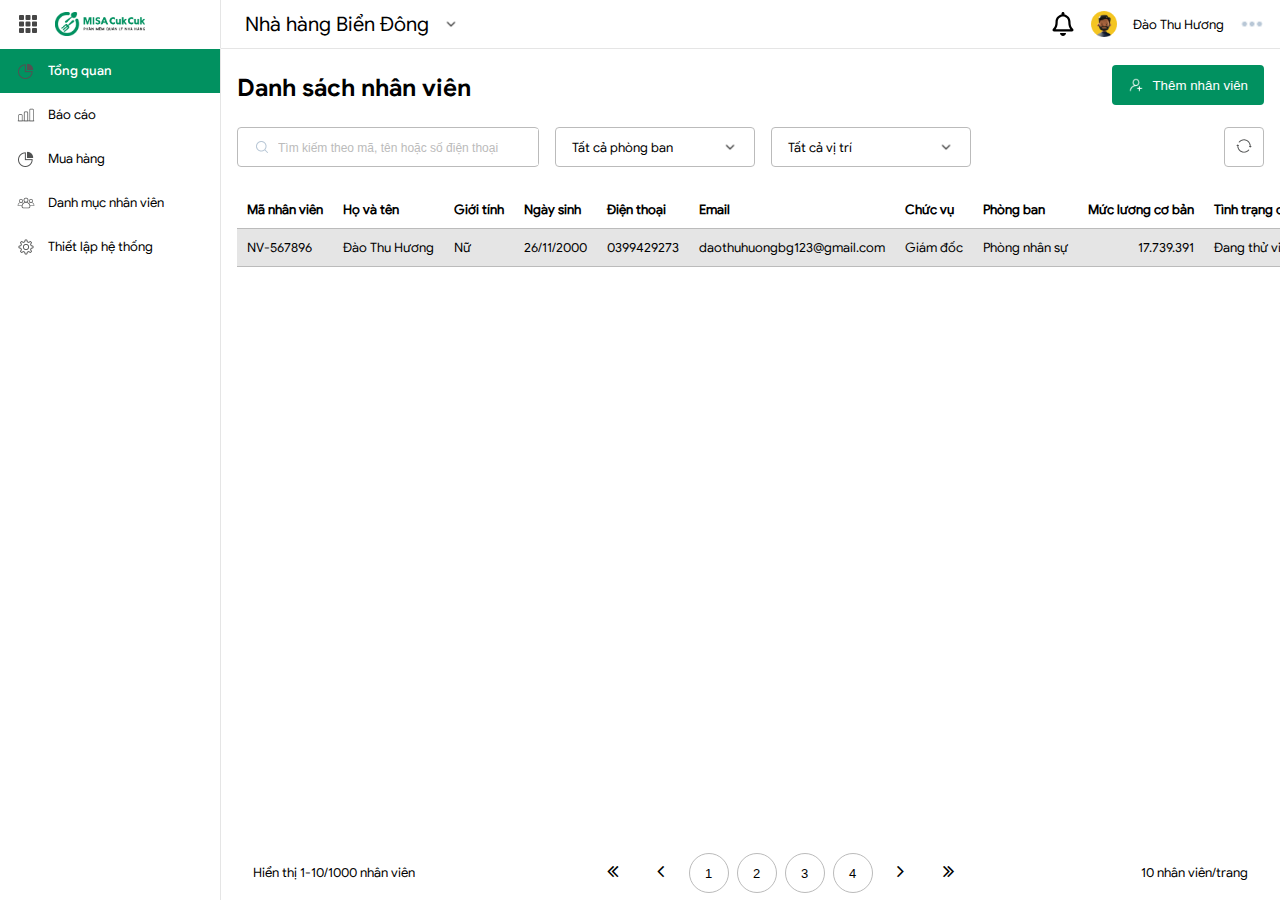
==== view/index.html @ 408bdb8d "update something" ====
<!DOCTYPE html>
<html lang="en">
<head>
    <meta charset="UTF-8">
    <meta http-equiv="X-UA-Compatible" content="IE=edge">
    <meta name="viewport" content="width=device-width, initial-scale=1.0">
    <title>Document</title>
    
    <link rel="stylesheet" href="https://cdnjs.cloudflare.com/ajax/libs/font-awesome/5.15.3/css/all.min.css">
    <link rel="stylesheet" href="https://cdnjs.cloudflare.com/ajax/libs/font-awesome/4.7.0/css/font-awesome.min.css">
    


    <link rel="stylesheet" href="/css/base/button.css">
    <link rel="stylesheet" href="/css/base/input.css">
    <link rel="stylesheet" href="/css/base/dropdown.css">

    <link rel="stylesheet" href="/css/common/table.css">
    <link rel="stylesheet" href="/css/common/main.css">
    <link rel="stylesheet" href="/css/common/navbar.css">
    <link rel="stylesheet" href="/css/common/header.css">
    <link rel="stylesheet" href="/css/common/content.css">
    <link rel="stylesheet" href="/css/private/employee.css">
    <link rel="stylesheet" href="/css/common/modal.css">

    <script src="/lib/jquery-3.6.0.js"></script>
    <script src="/js/modal.js"></script>
    <script src="/js/navbar.js"></script>
    <script src="/js/dropdown.js"></script>
    <script src="/js/table.js"></script>


    
<body>
    <div class="header">
        <div class="left-side">
            <img class="toggle" src="/content/img/toggle.png">
            <img class="cukcuk-icon" src="/content/img/cukcuk-logo.png">
        </div>
        <div class="center-side">
            <p class="store-name">Nhà hàng Biển Đông</p>
            <img class="dropdown-img" src="/content/img/dropdown.png">
        </div>
        <div class="right-side">
            <img class="icon-header" src="/content/font/fontawesome-5.15.1//svgs/regular/bell.svg">
            <img class="avatar" src="/content/icon/avatar-default.png">
            <p class="username" >Đào Thu Hương</p>
            <img class="icon-header" src="/content/icon/option.png">

            
        </div>


    </div>
   

 
    <div class="navbar">
        <div class="navbar-item active"> 
            <img src="/content/icon/dashboard.png" >
            <p>Tổng quan</p>
        </div>
        <div class="navbar-item" > 
            <img src="/content/icon/report.png">
            <p>Báo cáo</p>
        </div>
        <div class="navbar-item"> 
            <img src="/content/icon/dashboard.png">
            <p>Mua hàng</p>
        </div>
        <div class="navbar-item"> 
            <img src="/content/icon/dic-employee.png">
            <p>Danh mục nhân viên</p>
        </div>
        <div class="navbar-item"> 
            <img src="/content/icon/setting.png">
            <p>Thiết lập hệ thống</p>
        </div>
       
    </div>
 
    <div class="content">
        <div class="first-content">
            <p class="employee-lable">Danh sách nhân viên</p>
            <button class="add-employee icon-button" onclick="addEmployee()">
                <img src="/content/icon/add.png">
                <p>Thêm nhân viên</p>
            </button>
        </div>
        <div class="filter-bar">
            <div class="icon-input">
                <img class="search-icon" src="/content/icon/search.png">
                <input type="text" placeholder="Tìm kiếm theo mã, tên hoặc số điện thoại" >
                <img class="x-icon" src="/content/icon/x.svg">
            
            </div>
         
            <!-- <select>
                <option value="all">Tất cả phòng ban</option>
                <option value="all">Phòng Nhân sự</option>
                <option value="all">Phòng Đào tạo</option>
                <option value="all">Phòng Công nghệ</option>
                <option value="all">Phòng marketing</option>
            </select>
            <select>
                <option value="all">Tất cả vị trí</option>
                <option value="all">Giám đốc</option>
                <option value="all">Thu ngân</option>
                <option value="all">Nhân viên marketing</option>
            </select> -->
            <div class="dropdown">
                <div class="dropdown-top">
                    <p class="dropdown-label">Tất cả phòng ban</p>
                    <img class="dropdown-img" src="/content/img/dropdown.png">
                </div>
                <div class="dropdown-content">
                    <div class="dropdown-item dropdown-active">
                        <div class="check-icon"><i class="fas fa-check"></i></div>
                        <p>Tất cả phòng ban</p>
                    </div>
                    <div class="dropdown-item">
                        <div class="check-icon"><i class="fas fa-check"></i></div>
                        <p>Phòng Nhân sự</p>
                    </div>
                    <div class="dropdown-item">
                        <div class="check-icon"><i class="fas fa-check"></i></div>
                        <p>Phòng Đào tạo</p>
                    </div>
                    <div class="dropdown-item">
                        <div class="check-icon"><i class="fas fa-check"></i></div>
                        <p>Phòng Công nghệ</p>
                    </div>
                    <div class="dropdown-item">
                        <div class="check-icon"><i class="fas fa-check"></i></div>
                        <p>Phòng marketing</p>
                    </div>
                </div>
                
            </div>
            <div class="dropdown">
                <div class="dropdown-top">
                    <p class="dropdown-label">Tất cả vị trí</p>
                    <img class="dropdown-img" src="/content/img/dropdown.png">
                </div>
                <div class="dropdown-content">
                    <div class="dropdown-item dropdown-active">
                        <div class="check-icon"><i class="fas fa-check"></i></div>
                        <p>Tất cả vị trí</p>
                    </div>
                    <div class="dropdown-item">
                        <div class="check-icon"><i class="fas fa-check"></i></div>
                        <p>Giám đốc</p>
                    </div>
                    <div class="dropdown-item">
                        <div class="check-icon"><i class="fas fa-check"></i></div>
                        <p>Thu ngân</p>
                    </div>
                    <div class="dropdown-item">
                        <div class="check-icon"><i class="fas fa-check"></i></div>
                        <p>Nhân viên</p>
                    </div>
                    
                </div>
                
            </div>
            <button class="second-button refresh-button">
                <img src="/content/icon/refresh.png">
            </button>
        </div>
       
        <table class="employee-list" >
            <thead>
            <tr>
                <th class="employee-id">Mã nhân viên</th>
                <th class="fullname">Họ và tên</th>
                <th class="gender">Giới tính</th>
                <th class="birthday">Ngày sinh</th>
                <th class="mobile">Điện thoại</th>
                <th class="email">Email</th>
                <th class="position">Chức vụ</th>
                <th class="department">Phòng ban</th>
                <th class="salary">Mức lương cơ bản</th>
                <th class="status">Tình trạng công việc</th>
            </tr>
        </thead>
        <tbody>
            <tr>
                <td class="employee-id">NV-567896</td>
                <td class="fullname">Đào Thu Hương</td>
                <td class="gender">Nữ</td>
                <td class="birthday">26/11/2000</td>
                <td class="mobile">0399429273</td>
                <td class="email">daothuhuongbg123@gmail.com</td>
                <td class="position">Giám đốc</td>
                <td class="department">Phòng nhân sự</td>
                <td class="salary">17.739.391</td>
                <td class="status">Đang thử việc</td>
           
            </tr>
            
           
            
        </tbody>
            
            
            
        </table>
        

        <div class="paging-bar">
            <p>Hiển thị 1-10/1000 nhân viên</p>
            <div class="paging">
                <button class="btn-angle"><i class="fa fa-angle-double-left"></i></button>
                <button class="btn-angle"><i class="fa fa-angle-left"></i></button>
                <button class="btn-number"  name="page">1</button>
                <button class="btn-number" name="page">2</button>
                <button class="btn-number" name="page">3</button>
                <button class="btn-number" name="page">4</button>
                <button class="btn-angle"><i class="fa fa-angle-right"></i></button>
                <button class="btn-angle"><i class="fa fa-angle-double-right"></i></button>
            </div>
            <p>10 nhân viên/trang</p>

        </div>
        
    </div>
    <!-- The Modal -->
    <div id="add-employee-modal-id" class="add-employee-modal">
        <!--Modal content-->
        <div class="modal-content">
            <div class="modal-top">
            <div class="modal-header">
                <p>Thông tin nhân viên</p>
                <img id="x" src="/content/icon/x.svg" onclick="closePopUp()">

            </div>
            <form id="add-employee-form">
            <div class="modal-body">
                
                <div class="left-body">
                    <img src="/content/img/default-avatar.jpg">
                    <p>(Vui lòng chọn ảnh có định</p>
                    <p> dạng </p>
                    <p>.jpg .jpeg, .png, .gif )</p>
                </div>
                <div class="right-body">
                    <p>A. Thông tin chung</p>
                    <table class="information">
                        <tr>
                            <td><p>Mã nhân viên (<span class="star">*</span>)</p></td>
                            <td><p>Họ và tên (<span class="star">*</span>)</p></td>
                            
                        </tr>
                        <tr>
                            <td><input type="text"></td>
                            <td><input type="text"></td>

                            
                        </tr>
                        <tr>
                            <td><p>Ngày sinh</p></td>
                            <td><p>Giới tính</p></td>
                            
                        </tr>
                        <tr>
                            <td><input type="date"></td>
                            
                            <td>
                                <select name="gender" >
                                    <option value="male">Nam</option>
                                    <option value="female">Nữ</option>
                                    <option value="dif">Khác</option>

                                 </select>
                            </td>
                            
                            
                        </tr>
                        <tr>
                            <td><p>Số CMTND/ Căn cước (<span class="star">*</span>)</p></td>
                            <td><p>Ngày cấp</p></td>
                            
                        </tr>
                        <tr>
                            <td><input type="text"></td>
                            <td><input type="date"></td>

                            
                        </tr>
                        <tr>
                            <td><p>Nơi cấp</td>
                            
                            
                        </tr>
                        <tr>
                            <td><input type="text" value="Tỉnh Bắc Giang"/></td>
                            
                            
                        </tr>
                        <tr>
                            <td><p>Email (<span class="star">*</span>)</p></td>
                            <td><p>Số điện thoại (<span class="star">*</span>)</p></td>
                            
                            
                        </tr>
                        <tr>
                           <td> <input type="number"></td>
                           <td><input type="number"></td>

                        </tr>
                    </table>
                    <p>B.Thông tin công việc</p>
                    <table class="information">
                        <tr>
                            <td><p>Vị trí</p></td>
                            <td><p>Phòng ban</p></td>
                        </tr>
                        <tr>
                            <td>
                                <select name="position">
                                    <option value="manager">Giám đốc</option>
                                    
                                </select>
                            </td>
                            <td>
                                <select name="department">
                                    <option value="">Phòng nhân sự</option>
                                    
                                </select>
                            </td>
                        </tr>
                        <tr>
                            <td><p>Mã số thuế cá nhân</p></td>
                            <td><p>Mức lương cơ bản</p></td>

                        </tr>
                        <tr>
                            <td><input type="number"></td>
                            <td><input type="number"></td>

                        </tr>
                        <tr>
                            <td><p>Ngày gia nhập công ty</p></td>
                            <td><p>tình trạng công việc</p></td>

                        </tr>
                        <tr>
                            <td><input type="date"></td>
                            <td>
                                <select name="status">
                                    <option value="">Đang làm việc</option>
                                </select>
                            </td>
                        </tr>
                        

                    </table>
                
                    

                </div>
          
                    
               

            </div>
            </form>
            </div>
            <div class="modal-footer">
                <div class="right-footer">
                <button class="m-btn-cancel" onclick="closePopUp()">Huỷ</button>
                <button class="m-btn-save icon-button" type="submit" form="add-employee-form" value="Submit">
                    <i class="fa fa-save"></i>
                    <div>Lưu</div>
                </button>
                </div>
            </div>
            
        </div>
    </div>
    
    
    
    

    
</body>
</html>
---- css/base/button.css ----
.icon-button{
    border:none;
      
    background-color:#019160;
          
    border-radius: 4px;
          
    height: 40px;
          
    padding-left: 16px;
          
    padding-right: 16px;
          
    text-align: left;
          
    display: flex;
          
    align-items: center;
          
    color: #ffffff;
          
    
}
.icon-button:hover{
    background-color: #2FBE8E;
}
.icon-button:active{
    background-color: #01B075;
}

.second-button{
    outline: none;
  border: 1px solid rgb(187, 187, 187);
  border-radius: 4px;
  background-color: rgb(255, 255, 255);
  height: 40px;
}
.second-button:hover{
    background-color: #E9EBEE;
}
.icon-button:active{
    background-color: #01B075;
}
---- css/base/input.css ----
.icon-input{
    border: 1px solid #bbbbbb;
    border-radius: 4px;
    height: 38px;
    width: 300px;
    display: flex;
    align-items: center;
    
    
    


}
.icon-input input{
    border: none;
    
    outline: none;
    padding: 0;
    height: 36px;
    width: 100%;
    /* font-family: GoogleSans-Regular; */
    font-size: 13px;
    
}
.icon-input input::placeholder{
    font-size: 12px;
    color: #bbbbbb;
}
.icon-input .search-icon{
    margin-left:16px;
    margin-right: 8px;
}
.icon-input .x-icon {
    width: 14px;
    height: 14px;
    padding: 2px;
    background-color: #e9ebee;
    border-radius: 50%;
    margin-left: 10px;
    margin-right: 10px;
    display: none;
    
}
.icon-input:focus-within{
    border-color: #019160;
}
---- css/base/dropdown.css ----
.dropdown{
    position: relative;
    width: 200px;
    margin-left: 16px;
}
.dropdown-top{
    display: flex;
    height: 38px;
    border-radius: 4px;
    border: 1px solid #bbbbbb;
    
    align-items: center;

}
.dropdown-top .dropdown-label{
    padding-left: 16px;
}
.dropdown-top .dropdown-img{
    width: 24px;
    height: 24px;
    padding-left:12px ;
    padding-right: 12px;
    margin-left: auto;
}
.dropdown-content{
    position: absolute;
    top: 44px;
    z-index: 2;
    display: none;
}
.dropdown-content .dropdown-item{
    width: 200px;
    height: 38px;
    display: flex;
    align-items: center;
    background-color: #ffffff;
    
   


}
.dropdown-content .dropdown-item .check-icon{
    width: 33px;
}
.dropdown-content .dropdown-item i{
    padding-left: 10px;
    padding-right: 10px;
    
    display: none;
    
}

.dropdown-content .dropdown-item:hover{
    background-color: #E9EBEE;
}
.dropdown-content .dropdown-active{
    background-color: #019160 !important;
    color: #ffffff !important;
}
.dropdown-content .dropdown-active i{
    display: block !important;
}
---- css/common/table.css ----
.employee-list{
  padding-left: 16px;
  padding-right: 16px;
  margin-top: 24px;
  width: 100%;
  margin-bottom: 2px;
  border-collapse:  collapse;
  height: calc(100% - 200px);
  overflow-y: auto;
  display: block;
}

.employee-list thead{
  text-align: left;
}
.employee-list th{
  position: sticky;
  top:0;
  z-index: 1;
  background-color: #ffffff;
  border-bottom: 1px solid #bbbbbb;
}

.employee-list tr:nth-child(odd)
{
  background-color: #e5e5e5;
}
.employee-list th,.employee-list td{
 
  padding: 10px;
  border-bottom: 1px solid #bbbbbb;
  white-space: nowrap;
  width: 10%;

  
 
}
.employee-list .salary{
  text-align: right;
}


.paging-bar {
  height: 56px;
 
  display: flex;
  justify-content: space-between;
  padding-left: 32px;
  padding-right: 32px;
  align-items: center;
  margin-top: auto;
}

.paging-bar button{
    width: 40px;
    height: 40px;
    outline: none;
    border: none;
    background-color: #ffffff;
    
    margin-left: 5px;
    
}
.paging-bar button i{
    font-size: 20px;
}
.paging-bar .btn-angle{
    border-radius: 5px;
}
.paging-bar .btn-number{
    border: 1px solid #bbbbbb;
    border-radius: 50%;
    font-size: 13px;
    
}


.paging-bar button:hover{
    background-color: #E9EBEE;
}
.paging-bar .btn-number:focus{
    background-color: #019160;
    color: #ffffff;
}
---- css/common/main.css ----
body{

    font-family: GoogleSans-Regular;
    font-size: 13px;

    margin: 0;
}

@font-face{
    font-family: GoogleSans-Regular;
    src: url(/content/font/GoogleSans-Regular.otf)
}
@font-face{
    font-family: GoogleSans-Black;
    src: url(/content/font/GoogleSans-Black.otf)
}
@font-face{
    font-family: GoogleSans-Bold;
    src: url(/content/font/GoogleSans-Bold.otf)
}
@font-face{
    font-family: GoogleSans-Italic;
    src: url(/content/font/GoogleSans-Italic.otf)
}
@font-face{
    font-family: GoogleSans-Thin;
    src: url(/content/font/GoogleSans-Thin.otf)
}
@font-face{
    font-family: GoogleSans-Medium;
    src: url(/content/font/GoogleSans-Medium.otf)
}
---- css/common/navbar.css ----
.navbar{
    float: left;
    width: 220px;
    border-right: 1px solid #E5E5E5;
    height: calc(100vh - 49px);
    

}
.navbar .navbar-item{
    width: 100%;
    height: 44px;
    background-color: #ffffff;
    color: #000000;
    font-family: GoogleSans-Regular;
    font-size: 13px;
    display: flex;
}
.navbar img{
    width: 20px;
    height: 20px;
    text-align: center;
    margin-top: auto;
    margin-bottom: auto;
    margin-left: 16px;
    margin-right: 12px;
}




.navbar div:hover{
    background-color: #e5e5e5;
    color: #000000;
    
    
}
.navbar .active{
    background-color: #019160 !important;
    color: #ffffff !important;
    font-family: GoogleSans-Medium !important;
}
---- css/common/header.css ----
.header{
    /* padding-top: 12px; */
    /* padding-bottom: 12px; */
    height: 48px;
    background-color: #ffffff;
    border-bottom: 1px solid #E5E5E5;
}
.header > div{
    padding-top: 12px;
    padding-bottom: 12px;
}
.header .left-side{
    float: left;
    width: 220px;
    height: 24px;
    border-right: 1px solid #E5E5E5;
    border-bottom: 1px solid #ffffff;
}
.header .toggle{

    width: 24px;
    height: 24px;
    margin-left: 16px;
    margin-right: 12px;

}
.header .cukcuk-icon{
    
    height: 24px;

}
.header .center-side{
    float: left;
    

    
}
.header .store-name{
    float: left;
    font-size: 20px;
    margin-top: 0;
    margin-bottom: 0;
    margin-left: 24px;
    margin-right: 10px;
}
.header .dropdown-img{
    float: left;
    width: 24px;
    height: 24px;
}
.header .right-side{
    float: right;
    display: flex;
    align-items: center;
    height: 24px;
    /* border-bottom: 1px solid #E5E5E5; */
}
.header .icon-header{
    margin-right: 16px;
    width: 24px;
    height: 24px;
    

}
.header .avatar{
    
    
    margin-right: 16px;
    width: 26px;
    height: 26px;
}
.header .username{
    margin-right: 16px;
    font-size: 13px;
    
}
---- css/common/content.css ----
.content {
  float: left;
  width: calc(100% - 221px);
  height: calc(100vh - 49px);
  position: relative;
}
.first-content {
  display: flex;
  width: 100%;
  justify-content: space-between;
}
.content .employee-lable {
  font-family: GoogleSans-Bold;
  font-size: 24px;
  margin-left: 16px;
}
.content .add-employee {
  
  margin-right: 16px;
  margin-top: 16px;
}
.content .add-employee img {
  width: 16px;
  height: 16px;
  
  margin-right: 8px;
}
.content .filter-bar{
  display: flex;
  
}
.content .filter-bar .icon-input{
  margin-left: 16px;
  width: 300px;
}



/* .content .filter-bar select {
  height: 40px;
  padding-left: 16px;
  padding-right: 12px;
  outline: none;
  border: 1px solid rgb(187, 187, 187);
  border-radius: 4px;
  margin-left: 16px;
} */
.refresh-button {
  
  width: 40px;
  position: absolute;
  right: 16px;
}
---- css/common/modal.css ----
.add-employee-modal {
    display: none;
    position: fixed;
    z-index: 2;
    left: 0px;
    top: 0px;
    width: 100%;
    height: 100%;
    overflow: auto;
    background-color: rgba(0, 0, 0, 0.4);
  }
  .add-employee-modal .modal-content {
    background-color: rgb(255, 255, 255);
    width: fit-content;
    height: fit-content;
    margin-left: auto;
    margin-right: auto;
    margin-top: 24px;
    margin-bottom: 24px;
    position: relative;
    border-radius: 5px;
  }
  .add-employee-modal .modal-content .modal-top{
      padding-top: 24px;
      padding-left: 24px;
      padding-right: 24px;
      padding-bottom: 8px;
  }
  .add-employee-modal .modal-header p {
    font-family: GoogleSans-Bold;
    font-size: 24px;
    margin-top: 0px;
    margin-bottom: 24px;
  }
  .add-employee-modal .modal-header img {
    position: absolute;
    top: 10px;
    right: 10px;
    cursor: pointer;
  }
  .add-employee-modal .modal-body {
    display: flex;
  }
  .add-employee-modal .left-body {
    width: 221px;
    padding-right: 24px;
  }
  .add-employee-modal .left-body p {
    text-align: center;
  }
  .add-employee-modal .left-body img {
    width: 200px;
    height: 200px;
    border-radius: 50%;
    border: 1px solid rgb(187, 187, 187);
    margin-top: 10px;
  }
  .add-employee-modal .right-body > p {
    font-size: 15px;
    margin-top: 0px;
    margin-bottom: 24px;
  }
  .add-employee-modal .right-body .information td {
    padding-right: 20px;
  }
  .add-employee-modal .right-body .information p {
    font-family: GoogleSans-Medium;
    margin-top: 0;
    margin-bottom: 4px;
  }
  .add-employee-modal .right-body .information input {
    width: 300px;
    height: 40px;
    border: 1px solid rgb(187, 187, 187);
    border-radius: 4px;
    padding-left: 16px;
    font-size: 13px;
    font-family: GoogleSans-Regular;
    outline: none;
    margin-bottom: 16px;
  }
  .add-employee-modal .right-body .information input:focus {
    border: 1px solid rgb(1, 145, 96);
  }
  .add-employee-modal .right-body .information select {
    width: 322px;
    height: 40px;
    border: 1px solid rgb(187, 187, 187);
    border-radius: 4px;
    padding-left: 16px;
    font-size: 13px;
    font-family: GoogleSans-Regular;
    outline: none;
    margin-bottom: 16px;
  }
  .add-employee-modal .right-body .information select:focus {
    border: 1px solid rgb(1, 145, 96);
  }
  .star {
    color: red;
  }
  .add-employee-modal .modal-footer{
      display: flex;
      background-color: #E9EBEE;
      padding-top: 10px;
      padding-bottom: 10px;
      padding-right: 24px;
  }
  .add-employee-modal .modal-footer .right-footer{
    display: flex;
    margin-left: auto;
}
  .add-employee-modal .modal-footer .m-btn-save{
      

      
margin-left: 16px;
  }
 
  .add-employee-modal .modal-footer .m-btn-save i{
      
    margin-right: 8px;
    
}
.add-employee-modal .modal-footer .m-btn-cancel{
    border: none;
    border-radius: 4px;
    
    padding-left: 24px;
    padding-right: 24px;
    height: 40px;
    text-align:  center;
    background-color: #E9EBEE;


}
.add-employee-modal .modal-footer .m-btn-cancel:hover{
    background-color:#f1f2f4 ;

}
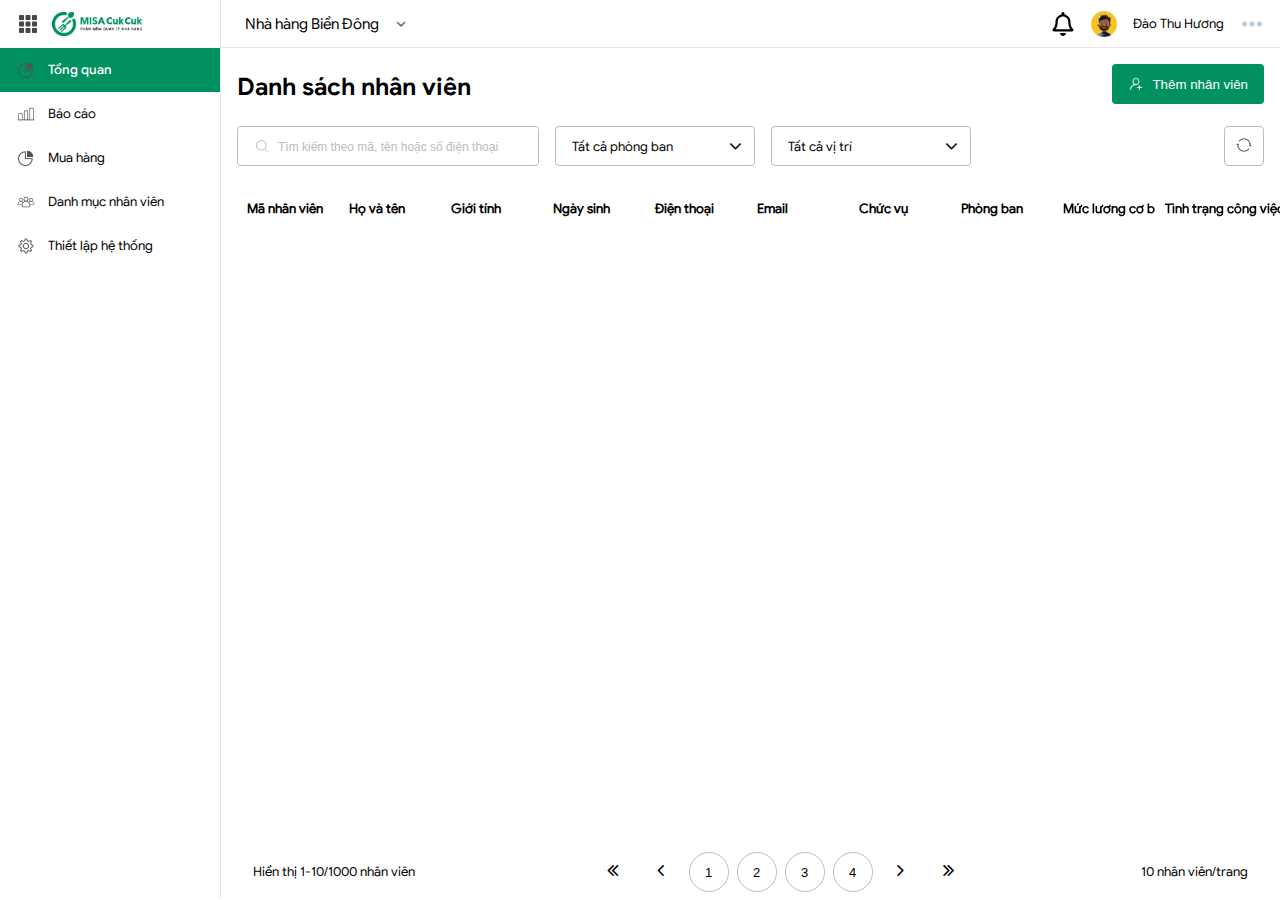
==== commit c07483db: "combox and rebuild" ====
--- a/view/index.html
+++ b/view/index.html
@@ -4,225 +4,217 @@
     <meta charset="UTF-8">
     <meta http-equiv="X-UA-Compatible" content="IE=edge">
     <meta name="viewport" content="width=device-width, initial-scale=1.0">
-    <title>Document</title>
-    
+    <title>Copy</title>
     <link rel="stylesheet" href="https://cdnjs.cloudflare.com/ajax/libs/font-awesome/5.15.3/css/all.min.css">
     <link rel="stylesheet" href="https://cdnjs.cloudflare.com/ajax/libs/font-awesome/4.7.0/css/font-awesome.min.css">
+
+
+    <link rel="stylesheet" href="../css/base/button.css">
+    <link rel="stylesheet" href="../css/base/input/input.css">
+    <link rel="stylesheet" href="../css/base/input/icon-input.css">
+    <link rel="stylesheet" href="../css/base/input/label-input.css">
+    <link rel="stylesheet" href="../css/base/dropdown/dropdown-content.css">
+    <link rel="stylesheet" href="../css/base/dropdown/dropdown.css">
+    <link rel="stylesheet" href="../css/base/dropdown/combo-box.css">
+
+    <link rel="stylesheet" href="../css/common/main.css">
+    <link rel="stylesheet" href="../css/common/header.css">
+    <link rel="stylesheet" href="../css/common/wrap.css">
+    <link rel="stylesheet" href="../css/common/menu.css">
+    <link rel="stylesheet" href="../css/common/content.css">
+
+    <link rel="stylesheet" href="../css/page/employee/first-content.css">
+    <link rel="stylesheet" href="../css/page/employee/filter-bar.css">
+    <link rel="stylesheet" href="../css/page/employee/table.css">
+    <link rel="stylesheet" href="../css/page/employee/paging-bar.css">
+
+    <link rel="stylesheet" href="../css/page/employee/modal.css">
+
+
+    <script src="../lib/jquery-3.6.0.js"></script>
+
+    <script src="../js/base/input.js"></script>
+    <script src="../js/base/dropdown.js"></script>
+    <script src="../js/base/combo-box.js"></script>
+
+
+    <script src="../js/common/toggle.js"></script>
+    <script src="../js/common/menu.js"></script>
+    <script src="../js/common/table.js"></script>
+
+    <script src="../js/page/employee/modal.js"></script>
     
 
-
-    <link rel="stylesheet" href="/css/base/button.css">
-    <link rel="stylesheet" href="/css/base/input.css">
-    <link rel="stylesheet" href="/css/base/dropdown.css">
-
-    <link rel="stylesheet" href="/css/common/table.css">
-    <link rel="stylesheet" href="/css/common/main.css">
-    <link rel="stylesheet" href="/css/common/navbar.css">
-    <link rel="stylesheet" href="/css/common/header.css">
-    <link rel="stylesheet" href="/css/common/content.css">
-    <link rel="stylesheet" href="/css/private/employee.css">
-    <link rel="stylesheet" href="/css/common/modal.css">
-
-    <script src="/lib/jquery-3.6.0.js"></script>
-    <script src="/js/modal.js"></script>
-    <script src="/js/navbar.js"></script>
-    <script src="/js/dropdown.js"></script>
-    <script src="/js/table.js"></script>
-
-
-    
+</head>
 <body>
     <div class="header">
-        <div class="left-side">
-            <img class="toggle" src="/content/img/toggle.png">
-            <img class="cukcuk-icon" src="/content/img/cukcuk-logo.png">
+        <div class="left-header">
+            <img class="toggle header-icon" src="../content/img/toggle.png">
+            <img class="cukcuk-icon" src="../content/img/cukcuk-logo.png">
         </div>
-        <div class="center-side">
-            <p class="store-name">Nhà hàng Biển Đông</p>
-            <img class="dropdown-img" src="/content/img/dropdown.png">
+        <div class="header-content">
+            <div class="center-header">
+                <p class="store-name">Nhà hàng Biển Đông</p>
+                <img class="header-icon" src="../content/img/dropdown.png">
+            </div>
+            
+            <div class="right-header">
+                <img class="right-item header-icon bell" src="../content/font/fontawesome-5.15.1//svgs/regular/bell.svg">
+                <img class="right-item avatar" src="../content/icon/avatar-default.png">
+                <p class="right-item username" >Đào Thu Hương</p>
+                <img class="right-item header-icon option" src="../content/icon/option.png">
+            </div>
         </div>
-        <div class="right-side">
-            <img class="icon-header" src="/content/font/fontawesome-5.15.1//svgs/regular/bell.svg">
-            <img class="avatar" src="/content/icon/avatar-default.png">
-            <p class="username" >Đào Thu Hương</p>
-            <img class="icon-header" src="/content/icon/option.png">
-
+    </div>
+    <div class="wrap">
+        <div class="menu">
+            <div class="menu-item active"> 
+                <img src="../content/icon/dashboard.png" >
+                <p>Tổng quan</p>
+            </div>
+            <div class="menu-item" > 
+                <img src="../content/icon/report.png">
+                <p>Báo cáo</p>
+            </div>
+            <div class="menu-item"> 
+                <img src="../content/icon/dashboard.png">
+                <p>Mua hàng</p>
+            </div>
+            <div class="menu-item"> 
+                <img src="../content/icon/dic-employee.png">
+                <p>Danh mục nhân viên</p>
+            </div>
+            <div class="menu-item"> 
+                <img src="../content/icon/setting.png">
+                <p>Thiết lập hệ thống</p>
+            </div>
+        
+        </div>
+        <div class="content">
+            <div class="first-content">
+            <p class="employee-lable">Danh sách nhân viên</p>
+                <button class="add-employee icon-button" onclick="addEmployee()">
+                    <img src="../content/icon/add.png">
+                    <p>Thêm nhân viên</p>
+                </button>
+            </div>
+            <div class="filter-bar">
+                <div class="input icon-input">
+                    <img class="search-icon" src="../content/icon/search.png">
+                    <input type="text" placeholder="Tìm kiếm theo mã, tên hoặc số điện thoại" >
+                    <img class="x-icon" src="../content/icon/x.svg">
+                
+                </div>
+             
+               
+                <div class="dropdown">
+                    <div class="dropdown-top">
+                        <p class="dropdown-label">Tất cả phòng ban</p>
+                        <!-- <img class="dropdown-img" src="../content/img/dropdown.png"> -->
+                        <i class="dropdown-icon fa fa-angle-down"></i>
+                    </div>
+                    <div class="dropdown-content">
+                        <div class="dropdown-item dropdown-active">
+                            <div class="check-icon"><i class="fas fa-check"></i></div>
+                            <p>Tất cả phòng ban</p>
+                        </div>
+                        <div class="dropdown-item">
+                            <div class="check-icon"><i class="fas fa-check"></i></div>
+                            <p>Phòng Nhân sự</p>
+                        </div>
+                        <div class="dropdown-item">
+                            <div class="check-icon"><i class="fas fa-check"></i></div>
+                            <p>Phòng Đào tạo</p>
+                        </div>
+                        <div class="dropdown-item">
+                            <div class="check-icon"><i class="fas fa-check"></i></div>
+                            <p>Phòng Công nghệ</p>
+                        </div>
+                        <div class="dropdown-item">
+                            <div class="check-icon"><i class="fas fa-check"></i></div>
+                            <p>Phòng marketing</p>
+                        </div>
+                    </div>
+                    
+                </div>
+                <div class="dropdown">
+                    <div class="dropdown-top">
+                        <p class="dropdown-label">Tất cả vị trí</p>
+                        <i class="dropdown-icon fa fa-angle-down"></i>
+                    </div>
+                    <div class="dropdown-content">
+                        <div class="dropdown-item dropdown-active">
+                            <div class="check-icon"><i class="fas fa-check"></i></div>
+                            <p>Tất cả vị trí</p>
+                        </div>
+                        <div class="dropdown-item">
+                            <div class="check-icon"><i class="fas fa-check"></i></div>
+                            <p>Giám đốc</p>
+                        </div>
+                        <div class="dropdown-item">
+                            <div class="check-icon"><i class="fas fa-check"></i></div>
+                            <p>Thu ngân</p>
+                        </div>
+                        <div class="dropdown-item">
+                            <div class="check-icon"><i class="fas fa-check"></i></div>
+                            <p>Nhân viên</p>
+                        </div>
+                        
+                    </div>
+                    
+                </div>
+                <button class="second-button refresh-button">
+                    <img src="../content/icon/refresh.png">
+                </button>
+            </div>
+           <div class="wrap-table">
+
+           
+            <table class="employee-list" >
+                <thead>
+                <tr>
+                    <th class="employee-id">Mã nhân viên</th>
+                    <th class="fullname">Họ và tên</th>
+                    <th class="gender">Giới tính</th>
+                    <th class="birthday">Ngày sinh</th>
+                    <th class="mobile">Điện thoại</th>
+                    <th class="email">Email</th>
+                    <th class="position">Chức vụ</th>
+                    <th class="department">Phòng ban</th>
+                    <th class="salary">Mức lương cơ bản</th>
+                    <th class="status">Tình trạng công việc</th>
+                </tr>
+            </thead>
+            <tbody>
+                
+                
+               
+                
+            </tbody>
+                
+                
+                
+            </table>
+            <div class="paging-bar">
+                <p>Hiển thị 1-10/1000 nhân viên</p>
+                <div class="paging">
+                    <button class="btn-angle"><i class="fa fa-angle-double-left"></i></button>
+                    <button class="btn-angle"><i class="fa fa-angle-left"></i></button>
+                    <button class="btn-number"  name="page">1</button>
+                    <button class="btn-number" name="page">2</button>
+                    <button class="btn-number" name="page">3</button>
+                    <button class="btn-number" name="page">4</button>
+                    <button class="btn-angle"><i class="fa fa-angle-right"></i></button>
+                    <button class="btn-angle"><i class="fa fa-angle-double-right"></i></button>
+                </div>
+                <p>10 nhân viên/trang</p>
+    
+            </div>
+           </div>
+            
+    
             
         </div>
-
-
-    </div>
-   
-
- 
-    <div class="navbar">
-        <div class="navbar-item active"> 
-            <img src="/content/icon/dashboard.png" >
-            <p>Tổng quan</p>
-        </div>
-        <div class="navbar-item" > 
-            <img src="/content/icon/report.png">
-            <p>Báo cáo</p>
-        </div>
-        <div class="navbar-item"> 
-            <img src="/content/icon/dashboard.png">
-            <p>Mua hàng</p>
-        </div>
-        <div class="navbar-item"> 
-            <img src="/content/icon/dic-employee.png">
-            <p>Danh mục nhân viên</p>
-        </div>
-        <div class="navbar-item"> 
-            <img src="/content/icon/setting.png">
-            <p>Thiết lập hệ thống</p>
-        </div>
-       
-    </div>
- 
-    <div class="content">
-        <div class="first-content">
-            <p class="employee-lable">Danh sách nhân viên</p>
-            <button class="add-employee icon-button" onclick="addEmployee()">
-                <img src="/content/icon/add.png">
-                <p>Thêm nhân viên</p>
-            </button>
-        </div>
-        <div class="filter-bar">
-            <div class="icon-input">
-                <img class="search-icon" src="/content/icon/search.png">
-                <input type="text" placeholder="Tìm kiếm theo mã, tên hoặc số điện thoại" >
-                <img class="x-icon" src="/content/icon/x.svg">
-            
-            </div>
-         
-            <!-- <select>
-                <option value="all">Tất cả phòng ban</option>
-                <option value="all">Phòng Nhân sự</option>
-                <option value="all">Phòng Đào tạo</option>
-                <option value="all">Phòng Công nghệ</option>
-                <option value="all">Phòng marketing</option>
-            </select>
-            <select>
-                <option value="all">Tất cả vị trí</option>
-                <option value="all">Giám đốc</option>
-                <option value="all">Thu ngân</option>
-                <option value="all">Nhân viên marketing</option>
-            </select> -->
-            <div class="dropdown">
-                <div class="dropdown-top">
-                    <p class="dropdown-label">Tất cả phòng ban</p>
-                    <img class="dropdown-img" src="/content/img/dropdown.png">
-                </div>
-                <div class="dropdown-content">
-                    <div class="dropdown-item dropdown-active">
-                        <div class="check-icon"><i class="fas fa-check"></i></div>
-                        <p>Tất cả phòng ban</p>
-                    </div>
-                    <div class="dropdown-item">
-                        <div class="check-icon"><i class="fas fa-check"></i></div>
-                        <p>Phòng Nhân sự</p>
-                    </div>
-                    <div class="dropdown-item">
-                        <div class="check-icon"><i class="fas fa-check"></i></div>
-                        <p>Phòng Đào tạo</p>
-                    </div>
-                    <div class="dropdown-item">
-                        <div class="check-icon"><i class="fas fa-check"></i></div>
-                        <p>Phòng Công nghệ</p>
-                    </div>
-                    <div class="dropdown-item">
-                        <div class="check-icon"><i class="fas fa-check"></i></div>
-                        <p>Phòng marketing</p>
-                    </div>
-                </div>
-                
-            </div>
-            <div class="dropdown">
-                <div class="dropdown-top">
-                    <p class="dropdown-label">Tất cả vị trí</p>
-                    <img class="dropdown-img" src="/content/img/dropdown.png">
-                </div>
-                <div class="dropdown-content">
-                    <div class="dropdown-item dropdown-active">
-                        <div class="check-icon"><i class="fas fa-check"></i></div>
-                        <p>Tất cả vị trí</p>
-                    </div>
-                    <div class="dropdown-item">
-                        <div class="check-icon"><i class="fas fa-check"></i></div>
-                        <p>Giám đốc</p>
-                    </div>
-                    <div class="dropdown-item">
-                        <div class="check-icon"><i class="fas fa-check"></i></div>
-                        <p>Thu ngân</p>
-                    </div>
-                    <div class="dropdown-item">
-                        <div class="check-icon"><i class="fas fa-check"></i></div>
-                        <p>Nhân viên</p>
-                    </div>
-                    
-                </div>
-                
-            </div>
-            <button class="second-button refresh-button">
-                <img src="/content/icon/refresh.png">
-            </button>
-        </div>
-       
-        <table class="employee-list" >
-            <thead>
-            <tr>
-                <th class="employee-id">Mã nhân viên</th>
-                <th class="fullname">Họ và tên</th>
-                <th class="gender">Giới tính</th>
-                <th class="birthday">Ngày sinh</th>
-                <th class="mobile">Điện thoại</th>
-                <th class="email">Email</th>
-                <th class="position">Chức vụ</th>
-                <th class="department">Phòng ban</th>
-                <th class="salary">Mức lương cơ bản</th>
-                <th class="status">Tình trạng công việc</th>
-            </tr>
-        </thead>
-        <tbody>
-            <tr>
-                <td class="employee-id">NV-567896</td>
-                <td class="fullname">Đào Thu Hương</td>
-                <td class="gender">Nữ</td>
-                <td class="birthday">26/11/2000</td>
-                <td class="mobile">0399429273</td>
-                <td class="email">daothuhuongbg123@gmail.com</td>
-                <td class="position">Giám đốc</td>
-                <td class="department">Phòng nhân sự</td>
-                <td class="salary">17.739.391</td>
-                <td class="status">Đang thử việc</td>
-           
-            </tr>
-            
-           
-            
-        </tbody>
-            
-            
-            
-        </table>
-        
-
-        <div class="paging-bar">
-            <p>Hiển thị 1-10/1000 nhân viên</p>
-            <div class="paging">
-                <button class="btn-angle"><i class="fa fa-angle-double-left"></i></button>
-                <button class="btn-angle"><i class="fa fa-angle-left"></i></button>
-                <button class="btn-number"  name="page">1</button>
-                <button class="btn-number" name="page">2</button>
-                <button class="btn-number" name="page">3</button>
-                <button class="btn-number" name="page">4</button>
-                <button class="btn-angle"><i class="fa fa-angle-right"></i></button>
-                <button class="btn-angle"><i class="fa fa-angle-double-right"></i></button>
-            </div>
-            <p>10 nhân viên/trang</p>
-
-        </div>
-        
     </div>
     <!-- The Modal -->
     <div id="add-employee-modal-id" class="add-employee-modal">
@@ -231,14 +223,14 @@
             <div class="modal-top">
             <div class="modal-header">
                 <p>Thông tin nhân viên</p>
-                <img id="x" src="/content/icon/x.svg" onclick="closePopUp()">
+                <img id="x" src="../content/icon/x.svg" onclick="closePopUp()">
 
             </div>
             <form id="add-employee-form">
             <div class="modal-body">
                 
                 <div class="left-body">
-                    <img src="/content/img/default-avatar.jpg">
+                    <img src="../content/img/default-avatar.jpg">
                     <p>(Vui lòng chọn ảnh có định</p>
                     <p> dạng </p>
                     <p>.jpg .jpeg, .png, .gif )</p>
@@ -252,8 +244,18 @@
                             
                         </tr>
                         <tr>
-                            <td><input type="text"></td>
-                            <td><input type="text"></td>
+                            <td><div class="input label-input" data-title="Here is some text for example">
+        
+                                <input type="text"  placeholder="" >
+                                <img class="x-icon" src="../content/icon/x.svg">
+                            
+                            </div></td>
+                            <td><div class="input label-input">
+        
+                                <input type="text" placeholder="" required>
+                                <img class="x-icon" src="../content/icon/x.svg">
+                            
+                            </div></td>
 
                             
                         </tr>
@@ -266,12 +268,36 @@
                             <td><input type="date"></td>
                             
                             <td>
-                                <select name="gender" >
-                                    <option value="male">Nam</option>
-                                    <option value="female">Nữ</option>
-                                    <option value="dif">Khác</option>
-
-                                 </select>
+                                <div class="combo-box">
+                                    <div class="combo-box-selected">
+                                
+                                        
+                                        <input type="text" placeholder="" >
+                                        <!-- <img class="x-icon" src="../content/icon/x.svg"> -->
+                                            
+                                    
+                                        <div class="wrap-drop-icon"><i class="dropdown-icon fa fa-angle-down"></i></div>
+                                    </div>
+                                    <div class="combo-box-content">
+                                        <div class="combo-box-item combo-box-active">
+                                            <div class="check-icon"><i class="fas fa-check"></i></div>
+                                            <p>Nam</p>
+                                        </div>
+                                        <div class="combo-box-item">
+                                            <div class="check-icon"><i class="fas fa-check"></i></div>
+                                            <p>Nữ</p>
+                                        </div>
+                                        <div class="combo-box-item">
+                                            <div class="check-icon"><i class="fas fa-check"></i></div>
+                                            <p>Không xác định</p>
+                                        </div>
+                                        
+                                    </div>
+                                    
+                            
+                            
+                            
+                                </div>
                             </td>
                             
                             
@@ -282,7 +308,12 @@
                             
                         </tr>
                         <tr>
-                            <td><input type="text"></td>
+                            <td><div class="input label-input">
+        
+                                <input type="text" placeholder="" required >
+                                <img class="x-icon" src="../content/icon/x.svg">
+                            
+                            </div></td>
                             <td><input type="date"></td>
 
                             
@@ -293,7 +324,12 @@
                             
                         </tr>
                         <tr>
-                            <td><input type="text" value="Tỉnh Bắc Giang"/></td>
+                            <td><div class="input label-input">
+        
+                                <input type="text" placeholder="" >
+                                <img class="x-icon" src="../content/icon/x.svg">
+                            
+                            </div></td>
                             
                             
                         </tr>
@@ -304,8 +340,18 @@
                             
                         </tr>
                         <tr>
-                           <td> <input type="number"></td>
-                           <td><input type="number"></td>
+                           <td> <div class="input label-input">
+        
+                            <input type="email" placeholder="" required>
+                            <img class="x-icon" src="../content/icon/x.svg">
+                        
+                        </div></td>
+                           <td><div class="input label-input">
+        
+                            <input type="text" placeholder="" >
+                            <img class="x-icon" src="../content/icon/x.svg">
+                        
+                        </div></td>
 
                         </tr>
                     </table>
@@ -317,16 +363,72 @@
                         </tr>
                         <tr>
                             <td>
-                                <select name="position">
-                                    <option value="manager">Giám đốc</option>
-                                    
-                                </select>
+                                <div class="combo-box">
+                                    <div class="combo-box-selected">
+                                
+                                    
+                                        <input type="text" placeholder="" >
+                                        <!-- <img class="x-icon" src="../content/icon/x.svg"> -->
+                                    
+                                    
+                                        <div class="wrap-drop-icon"><i class="dropdown-icon fa fa-angle-down"></i></div>
+                                    </div>
+                                    <div class="combo-box-content">
+                                        <div class="combo-box-item combo-box-active">
+                                            <div class="check-icon"><i class="fas fa-check"></i></div>
+                                            <p>Giám đốc</p>
+                                        </div>
+                                        <div class="combo-box-item">
+                                            <div class="check-icon"><i class="fas fa-check"></i></div>
+                                            <p>Thu ngân</p>
+                                        </div>
+                                        <div class="combo-box-item">
+                                            <div class="check-icon"><i class="fas fa-check"></i></div>
+                                            <p>Nhân viên</p>
+                                        </div>
+                                        
+                                    </div>
+                                    
+                            
+                            
+                            
+                                </div>
                             </td>
                             <td>
-                                <select name="department">
-                                    <option value="">Phòng nhân sự</option>
-                                    
-                                </select>
+                                <div class="combo-box">
+                                    <div class="combo-box-selected">
+                                
+                                    
+                                        <input type="text" placeholder="" >
+                                        <!-- <img class="x-icon" src="../content/icon/x.svg"> -->
+                                    
+                                    
+                                        <div class="wrap-drop-icon"><i class="dropdown-icon fa fa-angle-down"></i></div>
+                                    </div>
+                                    <div class="combo-box-content">
+                                        
+                                        <div class="combo-box-item combo-box-active">
+                                            <div class="check-icon"><i class="fas fa-check"></i></div>
+                                            <p>Phòng Nhân sự</p>
+                                        </div>
+                                        <div class="combo-box-item">
+                                            <div class="check-icon"><i class="fas fa-check"></i></div>
+                                            <p>Phòng Đào tạo</p>
+                                        </div>
+                                        <div class="combo-box-item">
+                                            <div class="check-icon"><i class="fas fa-check"></i></div>
+                                            <p>Phòng Công nghệ</p>
+                                        </div>
+                                        <div class="combo-box-item">
+                                            <div class="check-icon"><i class="fas fa-check"></i></div>
+                                            <p>Phòng marketing</p>
+                                        </div>
+                                    </div>
+                                    
+                            
+                            
+                            
+                                </div>
                             </td>
                         </tr>
                         <tr>
@@ -335,21 +437,50 @@
 
                         </tr>
                         <tr>
-                            <td><input type="number"></td>
-                            <td><input type="number"></td>
+                            <td><div class="input label-input">
+        
+                                <input type="text" placeholder="" >
+                                <img class="x-icon" src="../content/icon/x.svg">
+                            
+                            </div></td>
+                            <td><div class="input label-input">
+        
+                                <input type="text" placeholder="" >
+                                <img class="x-icon" src="../content/icon/x.svg">
+                            
+                            </div></td>
 
                         </tr>
                         <tr>
                             <td><p>Ngày gia nhập công ty</p></td>
-                            <td><p>tình trạng công việc</p></td>
+                            <td><p>Tình trạng công việc</p></td>
 
                         </tr>
                         <tr>
                             <td><input type="date"></td>
                             <td>
-                                <select name="status">
-                                    <option value="">Đang làm việc</option>
-                                </select>
+                                <div class="combo-box">
+                                    <div class="combo-box-selected">
+                                
+                                    
+                                        <input type="text" placeholder="" >
+                                        <!-- <img class="x-icon" src="../content/icon/x.svg"> -->
+                                    
+                                    
+                                        <div class="wrap-drop-icon"><i class="dropdown-icon fa fa-angle-down"></i></div>
+                                    </div>
+                                    <div class="combo-box-content">
+                                        <div class="combo-box-item combo-box-active">
+                                            <div class="check-icon"><i class="fas fa-check"></i></div>
+                                            <p>Đang thử việc</p>
+                                        </div>
+                                        
+                                    </div>
+                                    
+                            
+                            
+                            
+                                </div>
                             </td>
                         </tr>
                         
@@ -379,10 +510,7 @@
         </div>
     </div>
     
-    
-    
-    
-
+ 
     
 </body>
 </html>--- a/css/base/button.css
+++ b/css/base/button.css
@@ -21,6 +21,12 @@
           
     
 }
+.icon-button img{
+    width: 16px;
+    height: 16px;
+    
+    margin-right: 8px; 
+}
 .icon-button:hover{
     background-color: #2FBE8E;
 }
--- a/css/base/input/input.css
+++ b/css/base/input/input.css
@@ -0,0 +1,63 @@
+.input{
+    border: 1px solid #bbbbbb;
+    border-radius: 4px;
+    height: 38px;
+    width: 300px;
+    display: flex;
+    align-items: center;
+    position: relative;
+}
+.input input{
+    border: none;
+    
+    outline: none;
+    padding: 0;
+    height: 36px;
+    width: 100%;
+    
+    font-size: 13px;
+}
+.input input::placeholder{
+ 
+    color: #bbbbbb;
+}
+.input .x-icon{
+    width: 14px;
+    height: 14px;
+    padding: 2px;
+    background-color: #e9ebee;
+    border-radius: 50%;
+    margin-left: 10px;
+    margin-right: 10px;
+    display: none;
+}
+.input-focus{
+    border-color: #019160;
+}
+/* [data-title]::before {
+    content: attr(data-title);
+    position: absolute;
+    bottom: 40px;
+    display: inline-block;
+
+    border-radius: 10px;
+    background: #FF4747;
+    color: #ffffff;
+    font-size: 13px;
+    
+    
+  } */
+
+  [data-title]:hover::before {
+    content: attr(data-title);
+    position: absolute;
+    bottom: -26px;
+    display: inline-block;
+    padding: 3px 30px;
+    border-radius: 2px;
+    background: #000;
+    color: #fff;
+    font-size: 12px;
+    font-family: sans-serif;
+    white-space: nowrap;
+  }--- a/css/base/input/icon-input.css
+++ b/css/base/input/icon-input.css
@@ -0,0 +1,27 @@
+.icon-input{
+    
+    
+    
+    
+    
+    
+
+
+}
+.icon-input input{
+    
+    
+}
+.icon-input input::placeholder{
+    font-size: 12px;
+    
+}
+.icon-input .search-icon{
+    margin-left:16px;
+    margin-right: 8px;
+}
+.icon-input .x-icon {
+    
+}
+
+
--- a/css/base/input/label-input.css
+++ b/css/base/input/label-input.css
@@ -0,0 +1,7 @@
+.label-input input{
+    margin-left: 16px ;
+}
+.label-input input::placeholder{
+    font-size: 11px;
+    
+}--- a/css/base/dropdown/dropdown.css
+++ b/css/base/dropdown/dropdown.css
@@ -0,0 +1,69 @@
+.dropdown{
+    position: relative;
+    width: 200px;
+    margin-left: 16px;
+}
+.dropdown-top{
+    display: flex;
+    height: 38px;
+    border-radius: 4px;
+    border: 1px solid #bbbbbb;
+    
+    align-items: center;
+
+}
+.dropdown-top .dropdown-label{
+    padding-left: 16px;
+}
+.dropdown-top .dropdown-icon{
+    font-size: 20px;
+    padding-left:12px ;
+    padding-right: 12px;
+    margin-left: auto;
+}
+/* .dropdown-top .dropdown-img{
+    width: 24px;
+    height: 24px;
+    padding-left:12px ;
+    padding-right: 12px;
+    margin-left: auto;
+} */
+
+.dropdown-content{
+    position: absolute;
+    top: 44px;
+    z-index: 2;
+    display: none;
+}
+.dropdown-content .dropdown-item{
+    width: 200px;
+    height: 38px;
+    display: flex;
+    align-items: center;
+    background-color: #ffffff;
+    
+   
+
+
+}
+.dropdown-content .dropdown-item .check-icon{
+    width: 33px;
+}
+.dropdown-content .dropdown-item i{
+    padding-left: 10px;
+    padding-right: 10px;
+    
+    display: none;
+    
+}
+
+.dropdown-content .dropdown-item:hover{
+    background-color: #E9EBEE;
+}
+.dropdown-content .dropdown-active{
+    background-color: #019160 !important;
+    color: #ffffff !important;
+}
+.dropdown-content .dropdown-active i{
+    display: block !important;
+}--- a/css/base/dropdown/combo-box.css
+++ b/css/base/dropdown/combo-box.css
@@ -0,0 +1,107 @@
+.combo-box{
+    width: 300px;
+    position: relative;
+    
+}
+.combo-box-selected{
+    border: 1px solid #bbbbbb;
+    border-radius: 4px;
+    height: 38px;
+    width: 100%;
+    display: flex;
+    align-items: center;
+}
+.combo-box-selected input{
+    border: none;
+    
+    outline: none;
+    padding: 0;
+    height: 36px;
+
+    width: calc(100% - 93px);
+    font-size: 13px;
+    font-family: GoogleSans-Regular;
+    color: #000000;
+    margin-left: 16px;
+
+}
+.combo-box-selected input::placeholder{
+ 
+    color: #bbbbbb;
+    font-size: 11px;
+    
+}
+/* .combo-box-selected .x-icon{
+    width: 14px;
+    height: 14px;
+    padding: 2px;
+    background-color: #e9ebee;
+    border-radius: 50%;
+    margin-left: 10px;
+    margin-right: 10px;
+    display:none;
+} */
+.combo-box-selected .wrap-drop-icon{
+   
+width: 38px;
+   
+height: 38px;
+   
+display: flex;
+   
+align-items: center;
+   
+justify-content: center;
+   
+border-left: 1px solid #bbbbbb;
+   
+margin-left: auto;
+   
+border-radius: 0 4px 4px 0;
+}
+.combo-box-selected .dropdown-icon{
+    font-size: 20px;
+    
+    
+
+    
+}
+
+.combo-box-content{
+    position: absolute;
+    top: 44px;
+    z-index: 2;
+    display: none;
+}
+.combo-box-content .combo-box-item{
+    width: 302px;
+    height: 38px;
+    display: flex;
+    align-items: center;
+    background-color: #ffffff;
+    
+   
+
+
+}
+.combo-box-content .combo-box-item .check-icon{
+    width: 33px;
+}
+.combo-box-content .combo-box-item i{
+    padding-left: 10px;
+    padding-right: 10px;
+    
+    display: none;
+    
+}
+
+.combo-box-content .combo-box-item:hover{
+    background-color: #E9EBEE;
+}
+.combo-box-content .combo-box-active{
+    background-color: #019160 !important;
+    color: #ffffff !important;
+}
+.combo-box-content .combo-box-active i{
+    display: block !important;
+}
--- a/css/common/main.css
+++ b/css/common/main.css
@@ -1,4 +1,3 @@
-
 body{
 
     font-family: GoogleSans-Regular;
@@ -9,25 +8,26 @@
 
 @font-face{
     font-family: GoogleSans-Regular;
-    src: url(/content/font/GoogleSans-Regular.otf)
+    src: url(../../content/font/GoogleSans-Regular.otf)
 }
+
 @font-face{
     font-family: GoogleSans-Black;
-    src: url(/content/font/GoogleSans-Black.otf)
+    src: url(../../content/font/GoogleSans-Black.otf)
 }
 @font-face{
     font-family: GoogleSans-Bold;
-    src: url(/content/font/GoogleSans-Bold.otf)
+    src: url(../../content/font/GoogleSans-Bold.otf)
 }
 @font-face{
     font-family: GoogleSans-Italic;
-    src: url(/content/font/GoogleSans-Italic.otf)
+    src: url(../../content/font/GoogleSans-Italic.otf)
 }
 @font-face{
     font-family: GoogleSans-Thin;
-    src: url(/content/font/GoogleSans-Thin.otf)
+    src: url(../../content/font/GoogleSans-Thin.otf)
 }
 @font-face{
     font-family: GoogleSans-Medium;
-    src: url(/content/font/GoogleSans-Medium.otf)
+    src: url(../../content/font/GoogleSans-Medium.otf)
 }
--- a/css/common/header.css
+++ b/css/common/header.css
@@ -1,27 +1,30 @@
 .header{
-    /* padding-top: 12px; */
-    /* padding-bottom: 12px; */
+ 
     height: 48px;
     background-color: #ffffff;
-    border-bottom: 1px solid #E5E5E5;
+    display: flex;
+   
 }
-.header > div{
-    padding-top: 12px;
-    padding-bottom: 12px;
-}
-.header .left-side{
-    float: left;
-    width: 220px;
-    height: 24px;
-    border-right: 1px solid #E5E5E5;
-    border-bottom: 1px solid #ffffff;
+
+
+.header .left-header{
+
+display: flex;
+
+width: 220px;
+
+align-items: center;
+
+border-right: 1px solid #E5E5E5;
+
+/* box-sizing: content-box; */
 }
 .header .toggle{
 
-    width: 24px;
-    height: 24px;
+    
     margin-left: 16px;
     margin-right: 12px;
+    
 
 }
 .header .cukcuk-icon{
@@ -29,51 +32,53 @@
     height: 24px;
 
 }
-.header .center-side{
-    float: left;
+
+
+.header .header-content{
+    display: flex;
+    border-bottom: 1px solid #E5E5E5;
+    justify-content: space-between;
+    width: calc(100% - 221px);
+}
+
+.header .header-icon{
     
-
+    width: 24px;
+    height: 24px;
+}
+.header .center-header{
+    display: flex;
+    align-items: center;
     
 }
 .header .store-name{
-    float: left;
-    font-size: 20px;
-    margin-top: 0;
-    margin-bottom: 0;
+    font-size: 15px;
     margin-left: 24px;
     margin-right: 10px;
+    
 }
-.header .dropdown-img{
-    float: left;
-    width: 24px;
-    height: 24px;
-}
-.header .right-side{
-    float: right;
+
+.header .right-header{
+    
     display: flex;
     align-items: center;
-    height: 24px;
-    /* border-bottom: 1px solid #E5E5E5; */
+    
+    
 }
-.header .icon-header{
-    margin-right: 16px;
-    width: 24px;
-    height: 24px;
-    
 
-}
 .header .avatar{
     
     
-    margin-right: 16px;
+
     width: 26px;
     height: 26px;
 }
 .header .username{
-    margin-right: 16px;
+  
     font-size: 13px;
     
 }
+.header .right-item{
+    margin-right: 16px;
+}
 
-
-
--- a/css/common/wrap.css
+++ b/css/common/wrap.css
@@ -0,0 +1,4 @@
+.wrap{
+    display: flex;
+    height:calc(100vh - 49px);
+}--- a/css/common/menu.css
+++ b/css/common/menu.css
@@ -0,0 +1,43 @@
+.menu{
+    width: 220px;
+
+    border-right: 1px solid #E5E5E5;
+    background-color: #ffffff;
+}
+
+.menu .menu-item{
+    
+    height: 44px;
+    background-color: #ffffff;
+
+    color: #000000;
+    font-family: GoogleSans-Regular;
+    font-size: 13px;
+
+    display: flex;
+}
+.menu img{
+    width: 20px;
+    height: 20px;
+   
+    margin-top: auto;
+    margin-bottom: auto;
+    margin-left: 16px;
+    margin-right: 12px;
+}
+
+
+
+
+.menu div:hover{
+    background-color: #e5e5e5;
+    color: #000000;
+    
+    
+}
+.menu .active{
+    background-color: #019160 !important;
+    color: #ffffff !important;
+    font-family: GoogleSans-Medium !important;
+}
+
--- a/css/common/content.css
+++ b/css/common/content.css
@@ -1,57 +1,6 @@
-.content {
-  float: left;
-  width: calc(100% - 221px);
-  height: calc(100vh - 49px);
-  position: relative;
-}
-.first-content {
-  display: flex;
-  width: 100%;
-  justify-content: space-between;
-}
-.content .employee-lable {
-  font-family: GoogleSans-Bold;
-  font-size: 24px;
-  margin-left: 16px;
-}
-.content .add-employee {
-  
-  margin-right: 16px;
-  margin-top: 16px;
-}
-.content .add-employee img {
-  width: 16px;
-  height: 16px;
-  
-  margin-right: 8px;
-}
-.content .filter-bar{
-  display: flex;
-  
-}
-.content .filter-bar .icon-input{
-  margin-left: 16px;
-  width: 300px;
-}
+.content{
+    width: calc(100% - 221px);
+    
 
-
-
-/* .content .filter-bar select {
-  height: 40px;
-  padding-left: 16px;
-  padding-right: 12px;
-  outline: none;
-  border: 1px solid rgb(187, 187, 187);
-  border-radius: 4px;
-  margin-left: 16px;
-} */
-.refresh-button {
-  
-  width: 40px;
-  position: absolute;
-  right: 16px;
-}
-
-
-
-
+ 
+}--- a/css/page/employee/first-content.css
+++ b/css/page/employee/first-content.css
@@ -0,0 +1,22 @@
+.first-content {
+    display: flex;
+    
+    justify-content: space-between;
+    margin-left: 16px;
+    margin-right: 16px;
+   
+    
+  }
+  .first-content .employee-lable {
+    font-family: GoogleSans-Bold;
+    font-size: 24px;
+    margin-top: 24px;
+   
+  }
+  .first-content .add-employee{
+      margin-top: 16px;
+  }
+  
+  
+  
+  --- a/css/page/employee/filter-bar.css
+++ b/css/page/employee/filter-bar.css
@@ -0,0 +1,23 @@
+.content .filter-bar{
+    display: flex;
+    
+  }
+  .content .filter-bar .icon-input{
+    margin-left: 16px;
+    width: 300px;
+  }
+  
+  
+  
+  
+  .refresh-button {
+    
+    width: 40px;
+    position: absolute;
+    right: 16px;
+  }
+  
+  
+  
+  
+  --- a/css/page/employee/table.css
+++ b/css/page/employee/table.css
@@ -0,0 +1,99 @@
+.wrap-table{
+  padding-left: 16px;
+  padding-right: 16px;
+  padding-top: 24px;
+  height: calc(100% - 142px);
+  
+}
+.employee-list{
+    
+    
+    
+    width: 100%;
+
+
+    border-collapse:  collapse;
+    height: calc(100% - 56px);
+
+    
+
+    
+  }
+  
+  
+  .employee-list tbody{
+    
+
+    display: block;
+    overflow: auto;
+    height: calc(100% - 38px);
+  }
+
+   .employee-list thead,.employee-list tbody tr {
+    display: table;
+    width: 100%;
+    table-layout: fixed;
+} 
+
+  .employee-list thead{
+    text-align: left;
+    width: calc( 100% - 7px);
+
+    
+  }
+  .employee-list th{
+    position: sticky;
+    top:0;
+    z-index: 1;
+    background-color: #ffffff;
+    
+  }
+  
+  .employee-list tr:nth-child(odd)
+  {
+    background-color: #e5e5e5;
+  }
+  .employee-list th,.employee-list td{
+   
+    padding: 10px;
+    /* border-bottom: 1px solid #bbbbbb; */
+    white-space: nowrap;
+    
+
+
+  
+    
+   
+  }
+
+  .employee-list td{
+    
+    text-overflow: ellipsis;
+    overflow: hidden;
+  }
+  .employee-list .salary{
+    text-align: right;
+  }
+.employee-list  tbody::-webkit-scrollbar
+{
+width: 7px;
+
+
+}
+.employee-list tbody::-webkit-scrollbar-track
+{
+    border-radius: 10px;
+    background-color: #e9ebee;
+    
+}
+.employee-list tbody::-webkit-scrollbar-thumb
+{
+    background-color:#bbbbbb;
+    border-radius: 10px;
+
+
+    
+}
+/* .employee-list tr:hover{
+   background-color: #01feaa; 
+} */--- a/css/page/employee/paging-bar.css
+++ b/css/page/employee/paging-bar.css
@@ -0,0 +1,43 @@
+.paging-bar {
+    height: 56px;
+   
+    display: flex;
+    justify-content: space-between;
+    padding-left: 16px;
+    padding-right: 16px;
+    align-items: center;
+    margin-top: auto;
+
+  }
+  
+  .paging-bar button{
+      width: 40px;
+      height: 40px;
+      outline: none;
+      border: none;
+      background-color: #ffffff;
+      
+      margin-left: 5px;
+      
+  }
+  .paging-bar button i{
+      font-size: 20px;
+  }
+  .paging-bar .btn-angle{
+      border-radius: 5px;
+  }
+  .paging-bar .btn-number{
+      border: 1px solid #bbbbbb;
+      border-radius: 50%;
+      font-size: 13px;
+      
+  }
+  
+  
+  .paging-bar button:hover{
+      background-color: #E9EBEE;
+  }
+  .paging-bar .btn-number:focus{
+      background-color: #019160;
+      color: #ffffff;
+  }--- a/css/page/employee/modal.css
+++ b/css/page/employee/modal.css
@@ -0,0 +1,153 @@
+.add-employee-modal {
+  display: none;
+  position: fixed;
+  z-index: 2;
+  left: 0px;
+  top: 0px;
+  width: 100%;
+  height: 100%;
+  overflow: auto;
+  background-color: rgba(0, 0, 0, 0.4);
+}
+.add-employee-modal .modal-content {
+  background-color: rgb(255, 255, 255);
+  width: fit-content;
+  height: fit-content;
+  margin-left: auto;
+  margin-right: auto;
+  margin-top: 24px;
+  margin-bottom: 24px;
+  position: relative;
+  border-radius: 5px;
+}
+.add-employee-modal .modal-content .modal-top{
+    padding-top: 24px;
+    padding-left: 24px;
+    padding-right: 24px;
+    padding-bottom: 8px;
+}
+.add-employee-modal .modal-header p {
+  font-family: GoogleSans-Bold;
+  font-size: 24px;
+  margin-top: 0px;
+  margin-bottom: 24px;
+}
+.add-employee-modal .modal-header img {
+  position: absolute;
+  top: 10px;
+  right: 10px;
+  cursor: pointer;
+}
+.add-employee-modal .modal-body {
+  display: flex;
+}
+.add-employee-modal .left-body {
+  width: 221px;
+  padding-right: 24px;
+}
+.add-employee-modal .left-body p {
+  text-align: center;
+}
+.add-employee-modal .left-body img {
+  width: 200px;
+  height: 200px;
+  border-radius: 50%;
+  border: 1px solid rgb(187, 187, 187);
+  margin-top: 10px;
+}
+.add-employee-modal .right-body > p {
+  font-size: 15px;
+  margin-top: 0px;
+  margin-bottom: 24px;
+}
+.add-employee-modal .right-body .information td {
+  padding-right: 20px;
+}
+.add-employee-modal .right-body .information p {
+  font-family: GoogleSans-Medium;
+  margin-top: 0;
+  margin-bottom: 4px;
+}
+/* .add-employee-modal .right-body .information input {
+  width: 300px;
+  height: 40px;
+  border: 1px solid rgb(187, 187, 187);
+  border-radius: 4px;
+  padding-left: 16px;
+  font-size: 13px;
+  font-family: GoogleSans-Regular;
+  outline: none;
+  margin-bottom: 16px;
+}
+.add-employee-modal .right-body .information input:focus {
+  border: 1px solid rgb(1, 145, 96);
+} */
+/* .add-employee-modal .right-body .information select {
+  width: 322px;
+  height: 40px;
+  border: 1px solid rgb(187, 187, 187);
+  border-radius: 4px;
+  padding-left: 16px;
+  font-size: 13px;
+  font-family: GoogleSans-Regular;
+  outline: none;
+  margin-bottom: 16px;
+}
+.add-employee-modal .right-body .information select:focus {
+  border: 1px solid rgb(1, 145, 96);
+} */
+.add-employee-modal .right-body .information input[type=date] {
+  box-sizing: border-box;
+  width: 302px;
+  height: 40px;
+  border: 1px solid rgb(187, 187, 187);
+  border-radius: 4px;
+  outline: none;
+  padding-left: 16px;
+  padding-right: 8px ;
+}
+.star {
+  color: red;
+}
+.add-employee-modal .modal-footer{
+    display: flex;
+    background-color: #E9EBEE;
+    padding-top: 10px;
+    padding-bottom: 10px;
+    padding-right: 24px;
+    border-radius: 0 0 5px 5px;
+}
+.add-employee-modal .modal-footer .right-footer{
+  display: flex;
+  margin-left: auto;
+}
+.add-employee-modal .modal-footer .m-btn-save{
+    
+
+    
+margin-left: 16px;
+}
+
+.add-employee-modal .modal-footer .m-btn-save i{
+    
+  margin-right: 8px;
+  
+}
+.add-employee-modal .modal-footer .m-btn-cancel{
+  border: none;
+  border-radius: 4px;
+  
+  padding-left: 24px;
+  padding-right: 24px;
+  height: 40px;
+  text-align:  center;
+  background-color: #E9EBEE;
+
+
+}
+.add-employee-modal .modal-footer .m-btn-cancel:hover{
+  background-color:#f1f2f4 ;
+
+}
+
+
